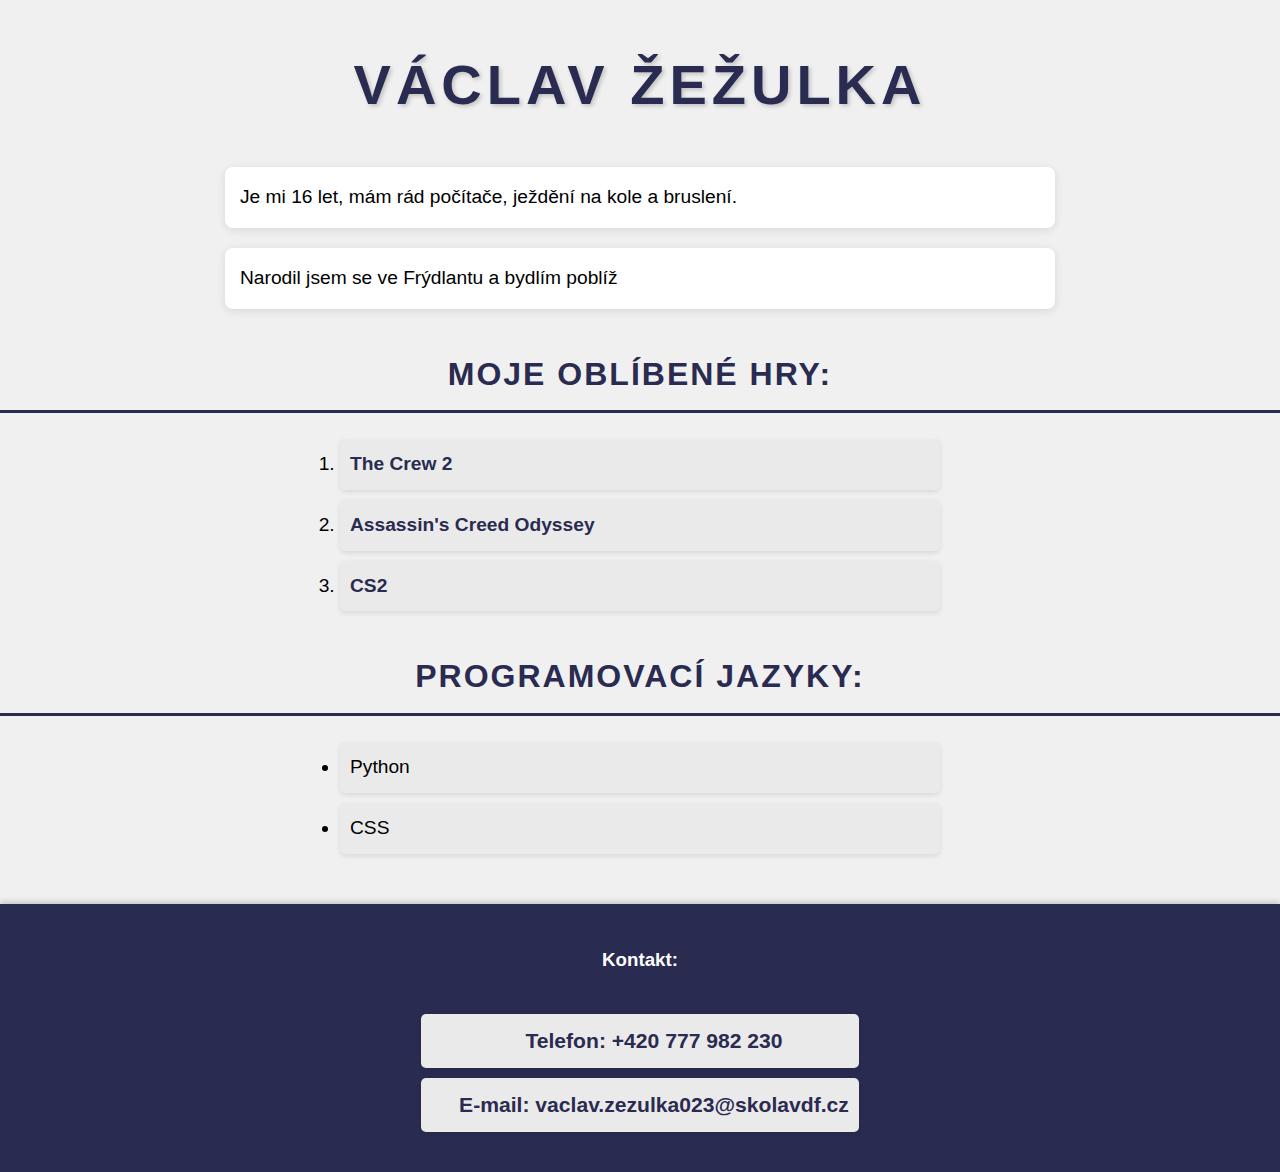
==== index.html @ f1dd73d1 "Add files via upload" ====
<!DOCTYPE html>
<html lang="cs">
<head>
    <meta charset="UTF-8">
    <meta name="viewport" content="width=device-width, initial-scale=1.0">
    <link rel="icon" type="image/x-icon" href="favicon.ico">
    <link rel="stylesheet" href="style.css">
    <title>Něco o mně</title>
</head>
<body> 
    
    <h1>Václav Žežulka</h1>
    <p>Je mi 16 let, mám rád počítače, ježdění na kole a bruslení. </p>
    <p>Narodil jsem se ve Frýdlantu a bydlím poblíž</p> 
    
    
    
    <h2>Moje oblíbené hry: </h2>
    <ol>
        <li><a href="https://store.steampowered.com/app/646910/The_Crew_2/">The Crew 2</a></li>
        <li><a href="https://store.steampowered.com/app/812140/Assassins_Creed_Odyssey/">Assassin's Creed Odyssey</a></li>
        <li><a href="https://store.steampowered.com/app/730/CounterStrike_2/">CS2</a></li>
    </ol>

    <h2>Programovací jazyky: </h2>
    <ul> 
        <li>Python</li>
        <li>CSS</li>
    </ul>


     
</body>
<footer>
    <h3>Kontakt: </h3>
    <ul>
        <li><a href="tel:+420777982230">Telefon: +420 777 982 230</a></li>
        <li><a href="mailto:vaclav.zezulka023@skolavdf.cz">E-mail: vaclav.zezulka023@skolavdf.cz</a></li>
    </ul>
</footer>
</html>
---- style.css ----
body {
    font-family: 'Arial', sans-serif;
    background-color: #f0f0f0;
    margin: 0;
    padding: 0;
    line-height: 1.6;
}

h1 {
    text-align: center;
    color: #2a2b51;
    font-size: 3.5em;
    margin-top: 40px;
    text-transform: uppercase;
    letter-spacing: 5px;
    text-shadow: 2px 2px 4px rgba(0, 0, 0, 0.2);
}

p {
    font-size: 1.2em;
    margin: 20px auto;
    text-align: justify;
    max-width: 800px;
    padding: 15px;
    border-radius: 8px;
    background-color: #ffffff;
    box-shadow: 0 2px 10px rgba(0, 0, 0, 0.1);
}

h2 {
    color: #2a2b51;
    margin-top: 40px;
    text-align: center;
    border-bottom: 3px solid #2a2b51;
    padding-bottom: 10px;
    font-size: 2em;
    letter-spacing: 2px;
    text-transform: uppercase;
}

ol, ul {
    margin: 20px auto;
    padding: 0;
    max-width: 600px;
    font-size: 1.2em;
}

ol li, ul li {
    background-color: #eaeaea;
    margin: 10px 0;
    padding: 10px;
    border-radius: 5px;
    box-shadow: 0 2px 5px rgba(0, 0, 0, 0.1);
    transition: transform 0.2s, box-shadow 0.2s;
}

ol li:hover, ul li:hover {
    transform: translateY(-3px);
    box-shadow: 0 4px 10px rgba(0, 0, 0, 0.2);
}

ol li a, ul li a {
    color: #2a2b51;
    text-decoration: none;
    font-weight: bold;
}

ol li a:hover, ul li a:hover {
    text-decoration: underline;
}

footer {
    text-align: center;
    padding: 20px;
    background-color: #2a2b51;
    color: #ffffff;
    margin-top: 50px;
    border-top: 3px solid #2a2b51;
    box-shadow: 0 -2px 6px rgba(0, 0, 0, 0.2);
}

footer ul {
    list-style: none;
    padding: 0;
    margin: 10px 0;
    display: inline-block;
}

footer ul li {
    margin: 10px 0;
    font-size: 1.1em;
}

footer ul li a {
    color: #2a2b51;
    text-decoration: none;
    font-weight: bold;
}

footer ul li a:hover {
    text-decoration: underline;
}

footer ul li a::before {
    content: '';
    display: inline-block;
    width: 20px;
    height: 20px;
    margin-right: 8px;
    background-size: cover;

}

footer ul li a[href="tel:"]::before {
    background-image: url('phone-icon.png'); 
}
footer ul li a[href="mailto:"]::before {
    background-image: url('email-icon.png'); 
}
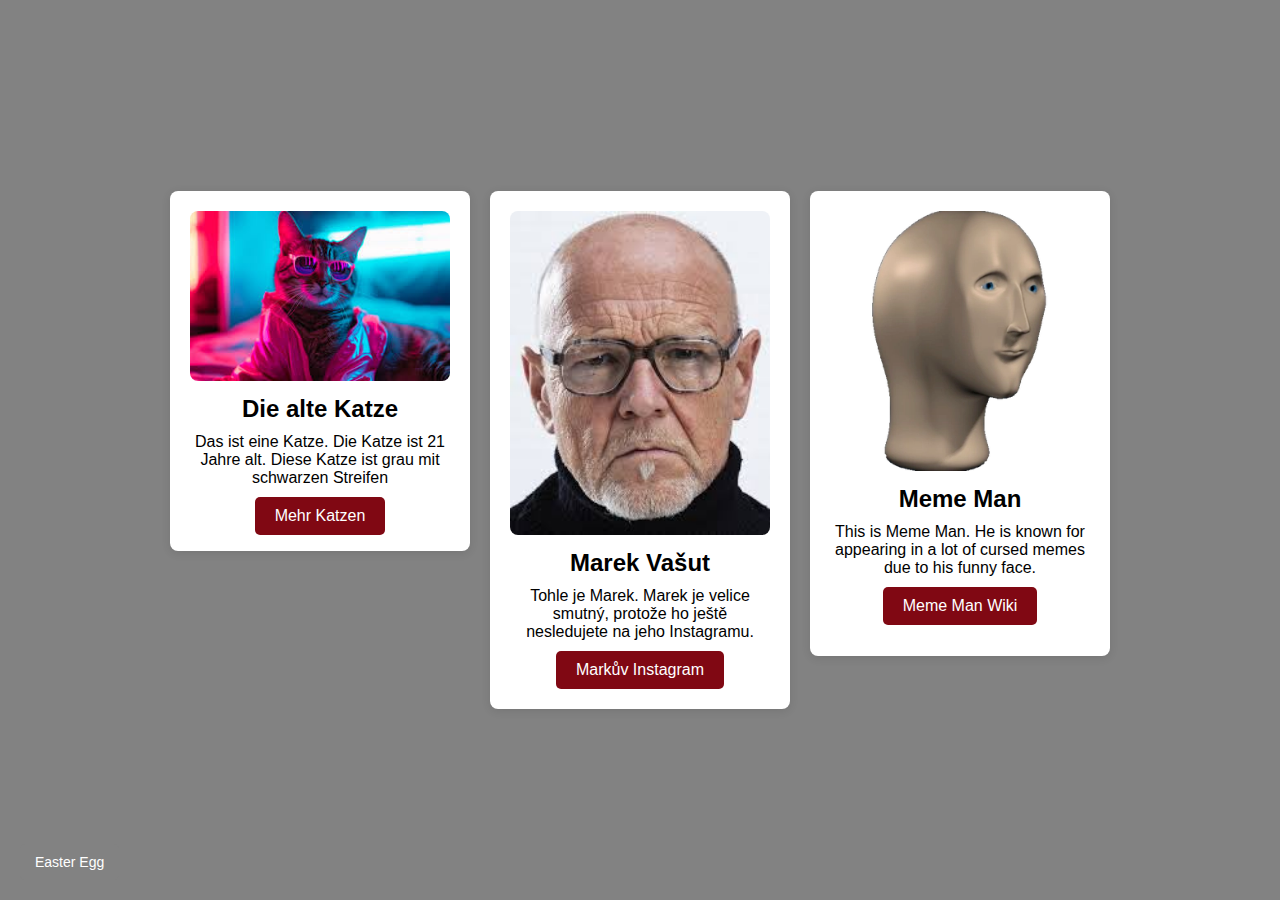
==== commit 9ac39e69: "Update and rename index1.html to index.html" ====
--- a/index.html
+++ b/index.html
@@ -1,41 +1,38 @@
 <!DOCTYPE html>
-<html lang="cs">
+<html lang="en">
 <head>
     <meta charset="UTF-8">
     <meta name="viewport" content="width=device-width, initial-scale=1.0">
-    <link rel="icon" type="image/x-icon" href="favicon.ico">
-    <link rel="stylesheet" href="style.css">
-    <title>Něco o mně</title>
+    <title>WEB-Testsite-memever_01</title>
+    <link rel="stylesheet" href="style1.css">
 </head>
-<body> 
-    
-    <h1>Václav Žežulka</h1>
-    <p>Je mi 16 let, mám rád počítače, ježdění na kole a bruslení. </p>
-    <p>Narodil jsem se ve Frýdlantu a bydlím poblíž</p> 
-    
-    
-    
-    <h2>Moje oblíbené hry: </h2>
-    <ol>
-        <li><a href="https://store.steampowered.com/app/646910/The_Crew_2/">The Crew 2</a></li>
-        <li><a href="https://store.steampowered.com/app/812140/Assassins_Creed_Odyssey/">Assassin's Creed Odyssey</a></li>
-        <li><a href="https://store.steampowered.com/app/730/CounterStrike_2/">CS2</a></li>
-    </ol>
-
-    <h2>Programovací jazyky: </h2>
-    <ul> 
-        <li>Python</li>
-        <li>CSS</li>
-    </ul>
-
-
-     
+<body>
+    <div class="container">
+        <div class="card">
+            <img src="image1.jpeg" alt="Die Alt Katze">
+            <h2>Die alte Katze</h2>
+            <p>Das ist eine Katze. Die Katze ist 21 Jahre alt. Diese Katze ist grau mit schwarzen Streifen </p>
+            <a href="https://thecatsite.com" target="_blank">
+                <button>Mehr Katzen</button>
+            </a>
+        </div>
+        <div class="card1">
+            <img src="marecek.jpeg" alt="Marek Vašut je best">
+            <h2>Marek Vašut</h2>
+            <p>Tohle je Marek. Marek je velice smutný, protože ho ještě nesledujete na jeho Instagramu.</p>
+            <a href="https://www.instagram.com/marek_vasut_real/" target="_blank">
+                <button>Markův Instagram</button>
+            </a>
+        </div>
+        <div class="card2">
+            <img src="mememan.png" alt="Meme Man">
+            <h2>Meme Man</h2>
+            <p>This is Meme Man. He is known for appearing in a lot of cursed memes due to his funny face.</p>
+            <a href="https://surrealmemes.fandom.com/wiki/Meme_Man" target="_blank">
+                <button>Meme Man Wiki</button>
+            </a>
+        </div>
+    </div>
+    <a href="egg.png" class="easter-egg-btn" target="_blank">Easter Egg</a>
 </body>
-<footer>
-    <h3>Kontakt: </h3>
-    <ul>
-        <li><a href="tel:+420777982230">Telefon: +420 777 982 230</a></li>
-        <li><a href="mailto:vaclav.zezulka023@skolavdf.cz">E-mail: vaclav.zezulka023@skolavdf.cz</a></li>
-    </ul>
-</footer>
-</html>+</html>
--- a/style1.css
+++ b/style1.css
@@ -0,0 +1,168 @@
+* {
+    box-sizing: border-box;
+    margin: 0;
+    padding: 0;
+}
+
+body {
+    font-family: 'Arial', sans-serif;
+    background-color: #828282;
+    color: #fff;
+    height: 100vh;
+    display: flex;
+    justify-content: center;
+    align-items: center;
+    background-size: 100% 100%;
+}
+
+.container {
+    display: flex;
+    justify-content: center;
+    gap: 20px;
+    padding: 20px;
+}
+
+.card {
+    background-color: #fff;
+    color: #000;
+    border-radius: 8px;
+    padding: 20px;
+    text-align: center;
+    width: 300px;
+    height: 360px;
+    box-shadow: 0 2px 10px rgba(0, 0, 0, 0.1);
+}
+
+.card img {
+    width: 100%;
+    height: auto;
+    border-radius: 8px;
+}
+
+.card h2 {
+    font-size: 24px;
+    margin: 10px 0;
+}
+
+.card p {
+    font-size: 16px;
+    margin: 10px 0;
+}
+
+.card button {
+    background-color: #800813;
+    color: #fff;
+    border: none;
+    border-radius: 5px;
+    padding: 10px 20px;
+    cursor: pointer;
+    font-size: 16px;
+    transition: background-color 0.3s;
+}
+
+.card button:hover {
+    background-color: #800845;
+}
+
+.card1 {
+    background-color: #fff;
+    color: #000;
+    border-radius: 8px;
+    padding: 20px;
+    text-align: center;
+    width: 300px;
+    box-shadow: 0 2px 10px rgba(0, 0, 0, 0.1);
+    height: auto;
+}
+
+.card1 img {
+    width: 100%;
+    height: auto;
+    border-radius: 8px;
+}
+
+.card1 h2 {
+    font-size: 24px;
+    margin: 10px 0;
+}
+
+.card1 p {
+    font-size: 16px;
+    margin: 10px 0;
+}
+
+.card1 button {
+    background-color: #800813;
+    color: #fff;
+    border: none;
+    border-radius: 5px;
+    padding: 10px 20px;
+    cursor: pointer;
+    font-size: 16px;
+    transition: background-color 0.3s;
+}
+
+.card1 button:hover {
+    background-color: #800845;
+}
+
+
+.card2 {
+    background-color: #fff;
+    color: #000;
+    border-radius: 8px;
+    padding: 20px;
+    text-align: center;
+    width: 300px;
+    height: 465px;
+    box-shadow: 0 2px 10px rgba(0, 0, 0, 0.1);
+}
+
+.card2 img {
+    width: 100%;
+    height: auto;
+    border-radius: 8px;
+}
+
+.card2 h2 {
+    font-size: 24px;
+    margin: 10px 0;
+}
+
+.card2 p {
+    font-size: 16px;
+    margin: 10px 0;
+}
+
+.card2 button {
+    background-color: #800813;
+    color: #fff;
+    border: none;
+    border-radius: 5px;
+    padding: 10px 20px;
+    cursor: pointer;
+    font-size: 16px;
+    transition: background-color 0.3s;
+}
+
+.card2 button:hover {
+    background-color: #800845;
+}
+
+.easter-egg-btn {
+    position: fixed;
+    bottom: 20px;
+    left: 20px;
+    background-color: #828282;
+    color: #ffffff;
+    padding: 10px 15px;
+    border-radius: 5px;
+    font-size: 14px;
+    text-decoration: none;
+    cursor: pointer;
+    transition: background-color 0.3s;
+}
+
+.easter-egg-btn:hover {
+    background-color: #ababab;
+}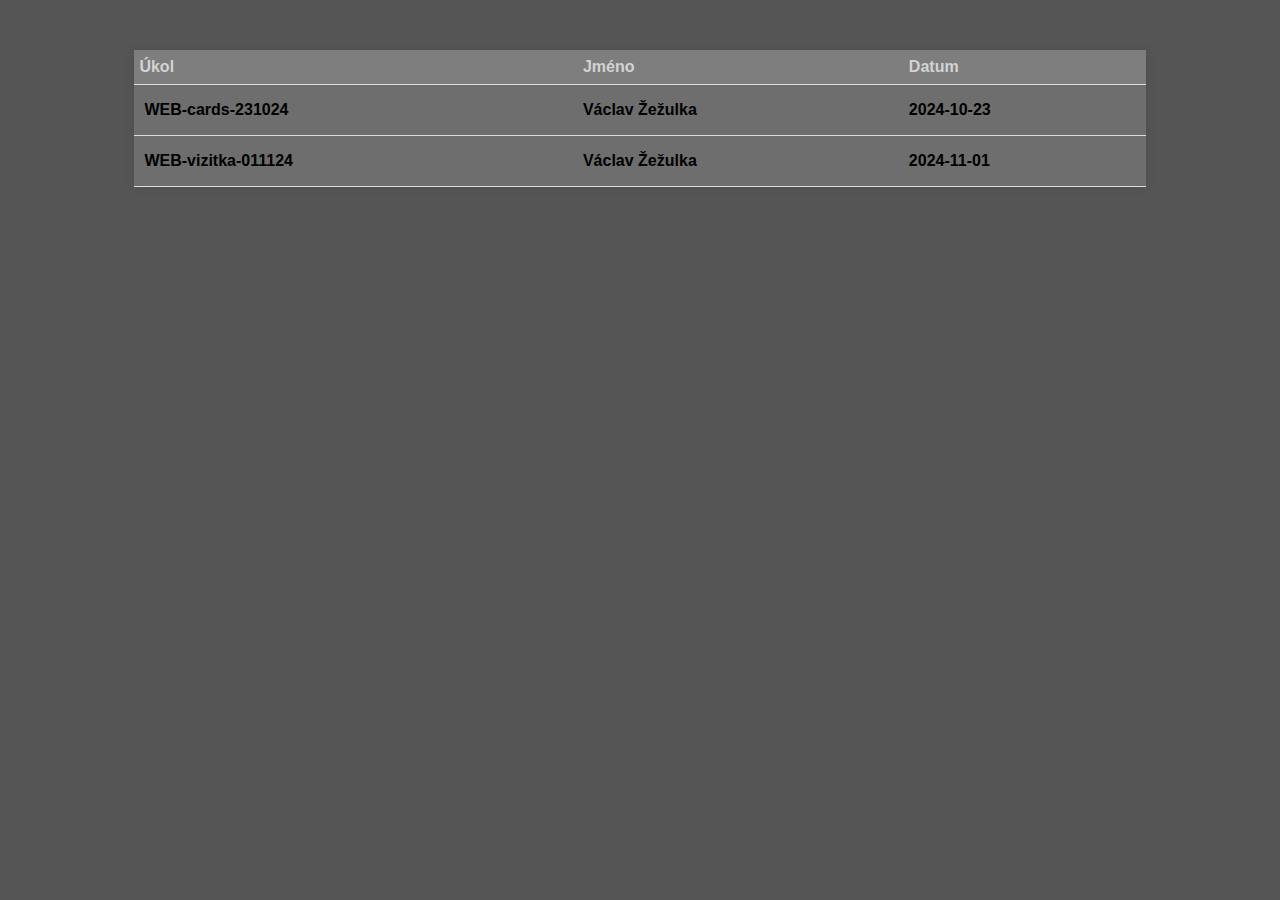
==== commit 6244e957: "Made a main web directory" ====
--- a/index.html
+++ b/index.html
@@ -3,36 +3,30 @@
 <head>
     <meta charset="UTF-8">
     <meta name="viewport" content="width=device-width, initial-scale=1.0">
-    <title>WEB-Testsite-memever_01</title>
-    <link rel="stylesheet" href="style1.css">
+    <title>Home</title>
+    <link rel="stylesheet" href="style.css">
 </head>
 <body>
-    <div class="container">
-        <div class="card">
-            <img src="image1.jpeg" alt="Die Alt Katze">
-            <h2>Die alte Katze</h2>
-            <p>Das ist eine Katze. Die Katze ist 21 Jahre alt. Diese Katze ist grau mit schwarzen Streifen </p>
-            <a href="https://thecatsite.com" target="_blank">
-                <button>Mehr Katzen</button>
-            </a>
-        </div>
-        <div class="card1">
-            <img src="marecek.jpeg" alt="Marek Vašut je best">
-            <h2>Marek Vašut</h2>
-            <p>Tohle je Marek. Marek je velice smutný, protože ho ještě nesledujete na jeho Instagramu.</p>
-            <a href="https://www.instagram.com/marek_vasut_real/" target="_blank">
-                <button>Markův Instagram</button>
-            </a>
-        </div>
-        <div class="card2">
-            <img src="mememan.png" alt="Meme Man">
-            <h2>Meme Man</h2>
-            <p>This is Meme Man. He is known for appearing in a lot of cursed memes due to his funny face.</p>
-            <a href="https://surrealmemes.fandom.com/wiki/Meme_Man" target="_blank">
-                <button>Meme Man Wiki</button>
-            </a>
-        </div>
-    </div>
-    <a href="egg.png" class="easter-egg-btn" target="_blank">Easter Egg</a>
+    <table class="file-explorer">
+        <thead>
+            <tr>
+                <th class="info">Úkol</th>
+                <th class="info">Jméno</th>
+                <th class="info">Datum</th>
+            </tr>
+        </thead>
+        <tbody>
+            <tr>
+                <td><a href="WEB-cards-231024/index.html" class="link">WEB-cards-231024</a></td>
+                <td>Václav Žežulka</td>
+                <td>2024-10-23</td>
+            </tr>
+            <tr>
+                <td><a href="WEB-vizitka-011124/index.html" class="link">WEB-vizitka-011124</a></td>
+                <td>Václav Žežulka</td>
+                <td>2024-11-01</td>
+            </tr>
+        </tbody>
+    </table>
 </body>
 </html>
--- a/style.css
+++ b/style.css
@@ -0,0 +1,53 @@
+body {
+    font-family: Arial, sans-serif;
+    background-color: #555;
+    color: #333;
+}
+
+td {
+    padding: 0;
+    position: relative;
+}
+
+.info {
+    color:lightgray
+}
+
+.link {
+    display: block;
+    color:#000;
+    font-weight: bold;
+    text-decoration: none;
+    height: 100%;
+    padding: 8px 5px;
+}
+
+.file-explorer {
+    width: 80%;
+    margin: 50px auto;
+    border-collapse: collapse;
+    box-shadow: 0 0 10px rgba(0, 0, 0, 0.1);
+}
+
+.file-explorer th, .file-explorer td {
+    padding: 8px 5px;
+    border-bottom: 1px solid #ddd;
+    text-align:left;
+}
+
+.file-explorer th {
+    background-color: #7e7e7e;
+    font-weight: bold;
+}
+
+.file-explorer td {
+    background-color: #6e6e6e;
+    color: #000;
+    font-weight: bold;
+}
+
+.file-explorer tr:hover td {
+    transition: 0.5s;
+    background-color: #9e9e9e;
+    
+}
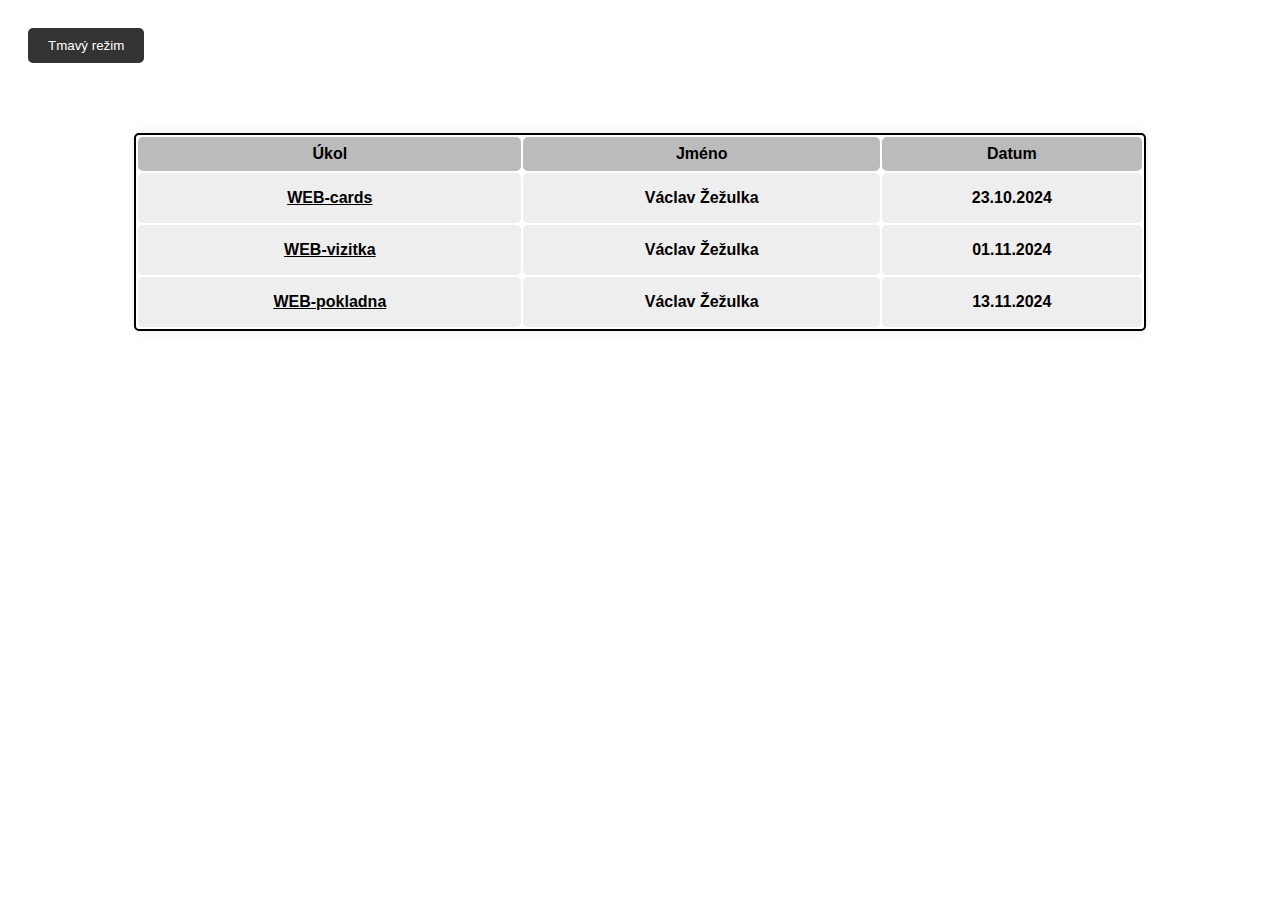
==== commit cc0176a0: "Add files via upload" ====
--- a/index.html
+++ b/index.html
@@ -1,10 +1,12 @@
 <!DOCTYPE html>
 <html lang="en">
 <head>
+    
     <meta charset="UTF-8">
     <meta name="viewport" content="width=device-width, initial-scale=1.0">
     <title>Home</title>
     <link rel="stylesheet" href="style.css">
+    <button id="dark-mode-toggle" class="toggle-button">Tmavý režim</button>
 </head>
 <body>
     <table class="file-explorer">
@@ -17,16 +19,22 @@
         </thead>
         <tbody>
             <tr>
-                <td><a href="WEB-cards-231024/index.html" class="link">WEB-cards-231024</a></td>
+                <td><a href="WEB-cards-231024/index.html" class="link">WEB-cards</a></td>
                 <td>Václav Žežulka</td>
-                <td>2024-10-23</td>
+                <td>23.10.2024</td>
             </tr>
             <tr>
-                <td><a href="WEB-vizitka-011124/index.html" class="link">WEB-vizitka-011124</a></td>
+                <td><a href="WEB-vizitka-011124/index.html" class="link">WEB-vizitka</a></td>
                 <td>Václav Žežulka</td>
-                <td>2024-11-01</td>
+                <td>01.11.2024</td>
+            </tr>
+            <tr>
+                <td><a href="WEB-pokladna-131124/index.html" class="link">WEB-pokladna</a></td>
+                <td>Václav Žežulka</td> 
+                <td>13.11.2024</td>
             </tr>
         </tbody>
     </table>
 </body>
+<script src="script.js"></script>
 </html>
--- a/style.css
+++ b/style.css
@@ -1,12 +1,33 @@
 body {
     font-family: Arial, sans-serif;
-    background-color: #555;
+    background-color: #ffffff;
+    color: #333;
+}
+body.dark-mode {
+    background-color: #333;
+    color: #ffffff;
+}
+
+.toggle-button {
+    padding: 10px 20px;
+    margin: 20px;
+    cursor: pointer;
+    background-color: #333;
+    color: white;
+    border: none;
+    border-radius: 5px;
+    user-select: none;
+}
+
+body.dark-mode .toggle-button {
+    background-color: #ddd;
     color: #333;
 }
 
 td {
     padding: 0;
     position: relative;
+    border-radius: 5px;
 }
 
 .info {
@@ -17,7 +38,7 @@
     display: block;
     color:#000;
     font-weight: bold;
-    text-decoration: none;
+    text-decoration: underline;
     height: 100%;
     padding: 8px 5px;
 }
@@ -25,29 +46,38 @@
 .file-explorer {
     width: 80%;
     margin: 50px auto;
-    border-collapse: collapse;
+    border-color: #000;
+    border-width: 2px;
+    border-style: solid;
+    border-radius: 5px;
     box-shadow: 0 0 10px rgba(0, 0, 0, 0.1);
+
 }
 
 .file-explorer th, .file-explorer td {
     padding: 8px 5px;
-    border-bottom: 1px solid #ddd;
-    text-align:left;
+    border-radius: 5px;
+    text-align: block;
+    vertical-align: middle;
+    
 }
 
 .file-explorer th {
-    background-color: #7e7e7e;
+    background-color: #bbb;
+    color: #000;
     font-weight: bold;
+    
 }
 
 .file-explorer td {
-    background-color: #6e6e6e;
+    background-color: #eee;
     color: #000;
     font-weight: bold;
+    text-align: center;
 }
 
 .file-explorer tr:hover td {
     transition: 0.5s;
-    background-color: #9e9e9e;
+    background-color: #fff;
     
 }
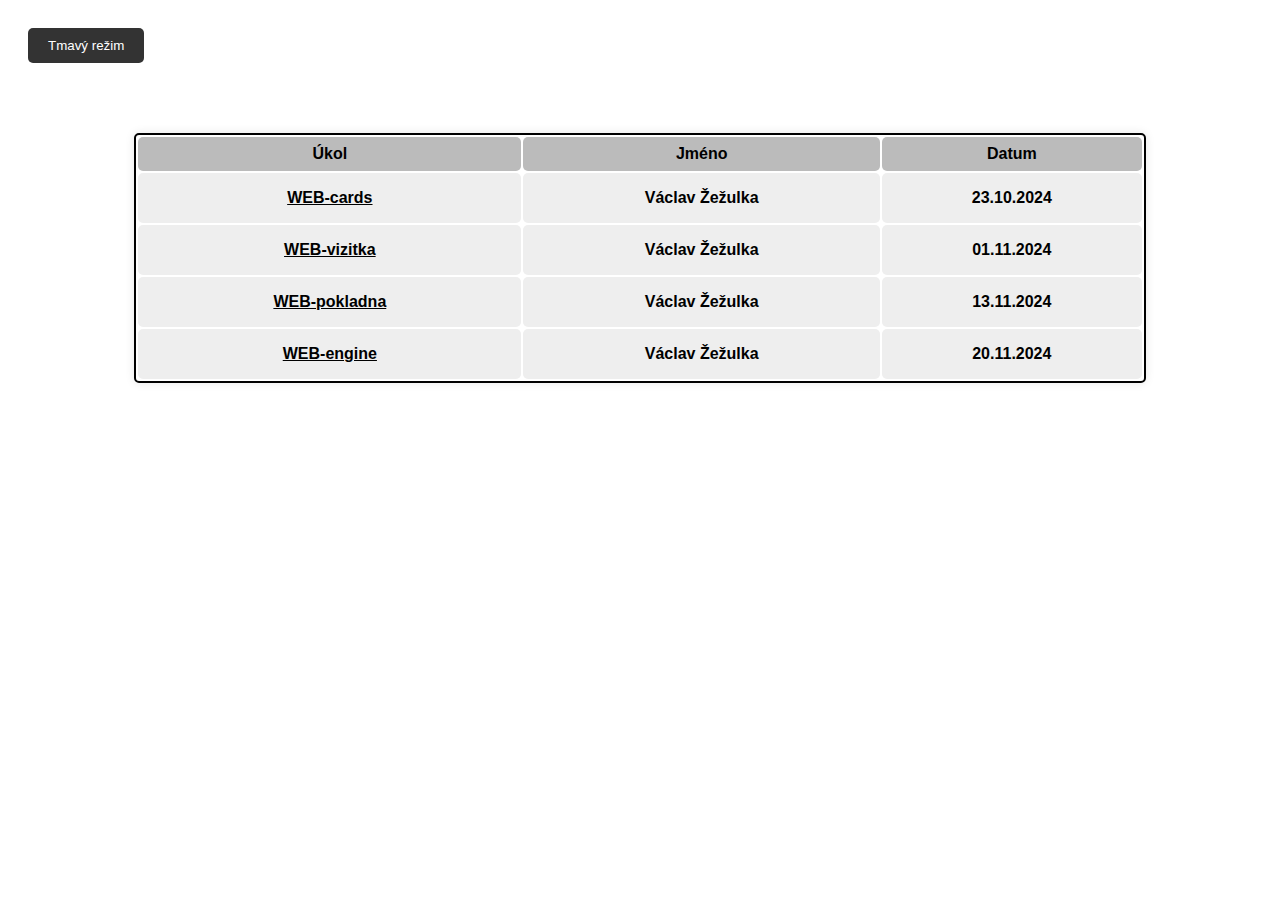
==== commit ac13b128: "Update index.html" ====
--- a/index.html
+++ b/index.html
@@ -33,6 +33,11 @@
                 <td>Václav Žežulka</td> 
                 <td>13.11.2024</td>
             </tr>
+            <tr>
+                <td><a href="WEB-engine-141124/index.html" class="link">WEB-engine</a></td>
+                <td>Václav Žežulka</td> 
+                <td>20.11.2024</td>
+            </tr>
         </tbody>
     </table>
 </body>
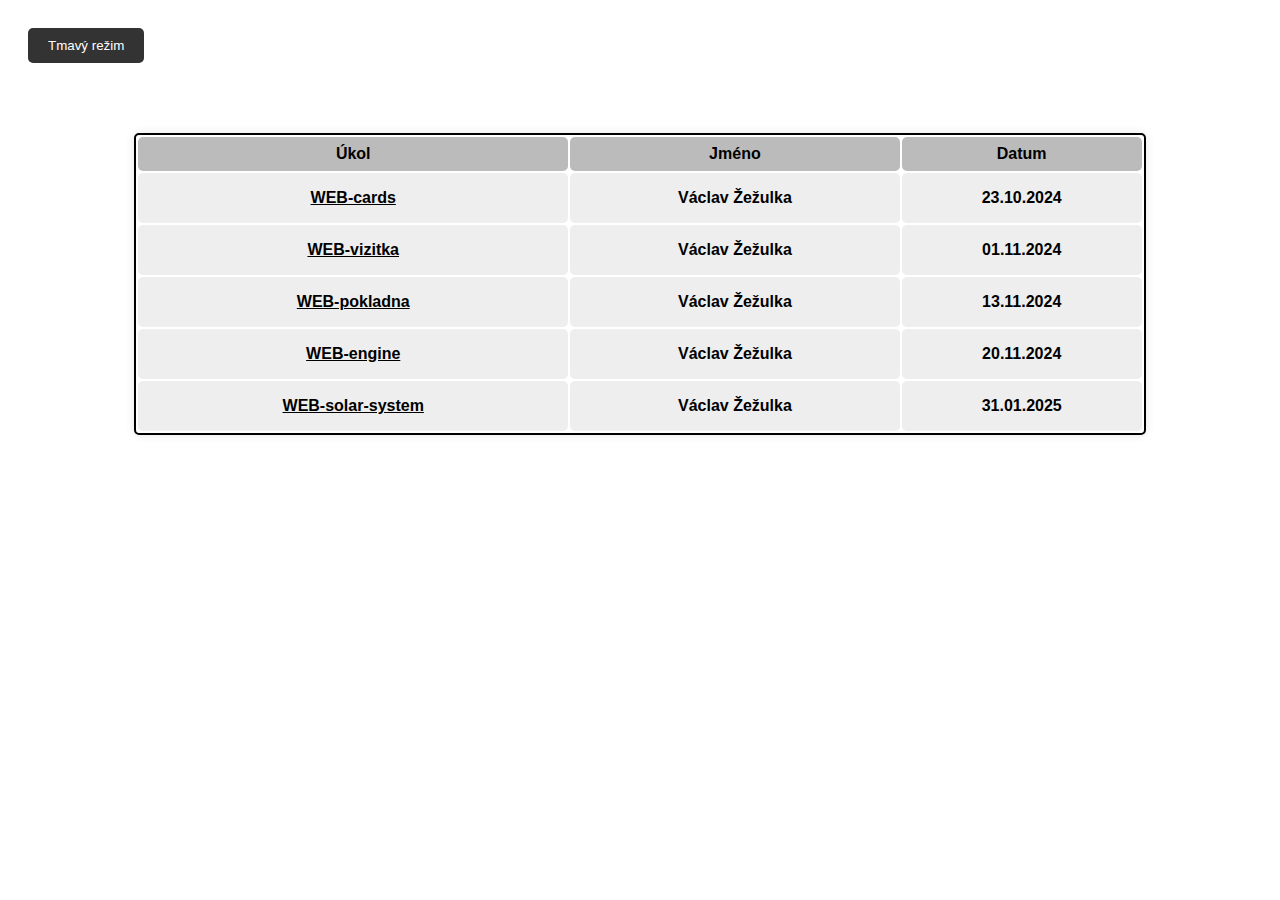
==== commit deef4596: "Update index.html" ====
--- a/index.html
+++ b/index.html
@@ -38,6 +38,11 @@
                 <td>Václav Žežulka</td> 
                 <td>20.11.2024</td>
             </tr>
+            <tr>
+                <td><a href="WEB-solar-system-310125/index.html" class="link">WEB-solar-system</a></td>
+                <td>Václav Žežulka</td> 
+                <td>31.01.2025</td>
+            </tr>
         </tbody>
     </table>
 </body>
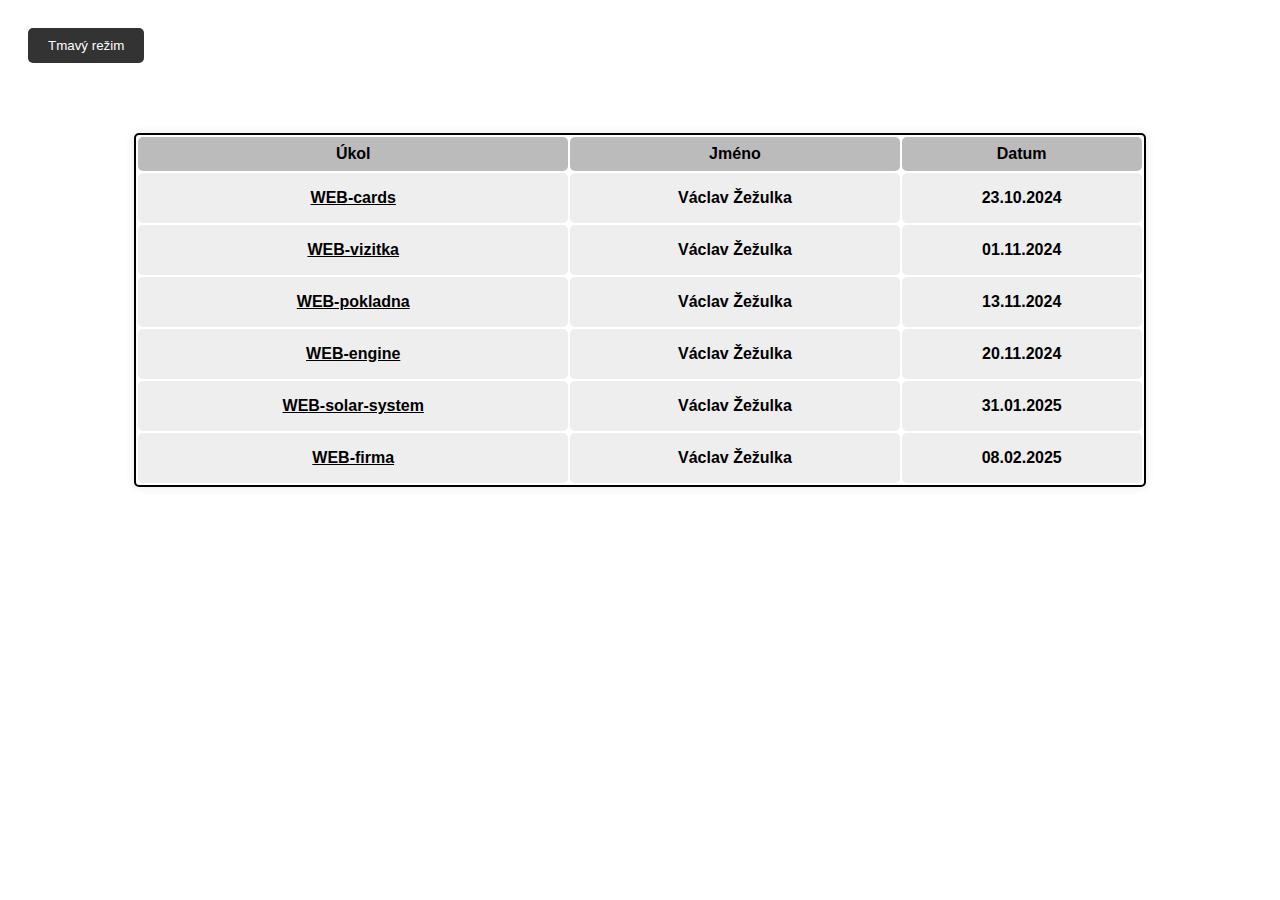
==== commit fd4388d8: "Update index.html" ====
--- a/index.html
+++ b/index.html
@@ -43,6 +43,11 @@
                 <td>Václav Žežulka</td> 
                 <td>31.01.2025</td>
             </tr>
+            <tr>
+                <td><a href="WEB-firma-080225/index.html" class="link">WEB-firma</a></td>
+                <td>Václav Žežulka</td> 
+                <td>08.02.2025</td>
+            </tr>
         </tbody>
     </table>
 </body>
